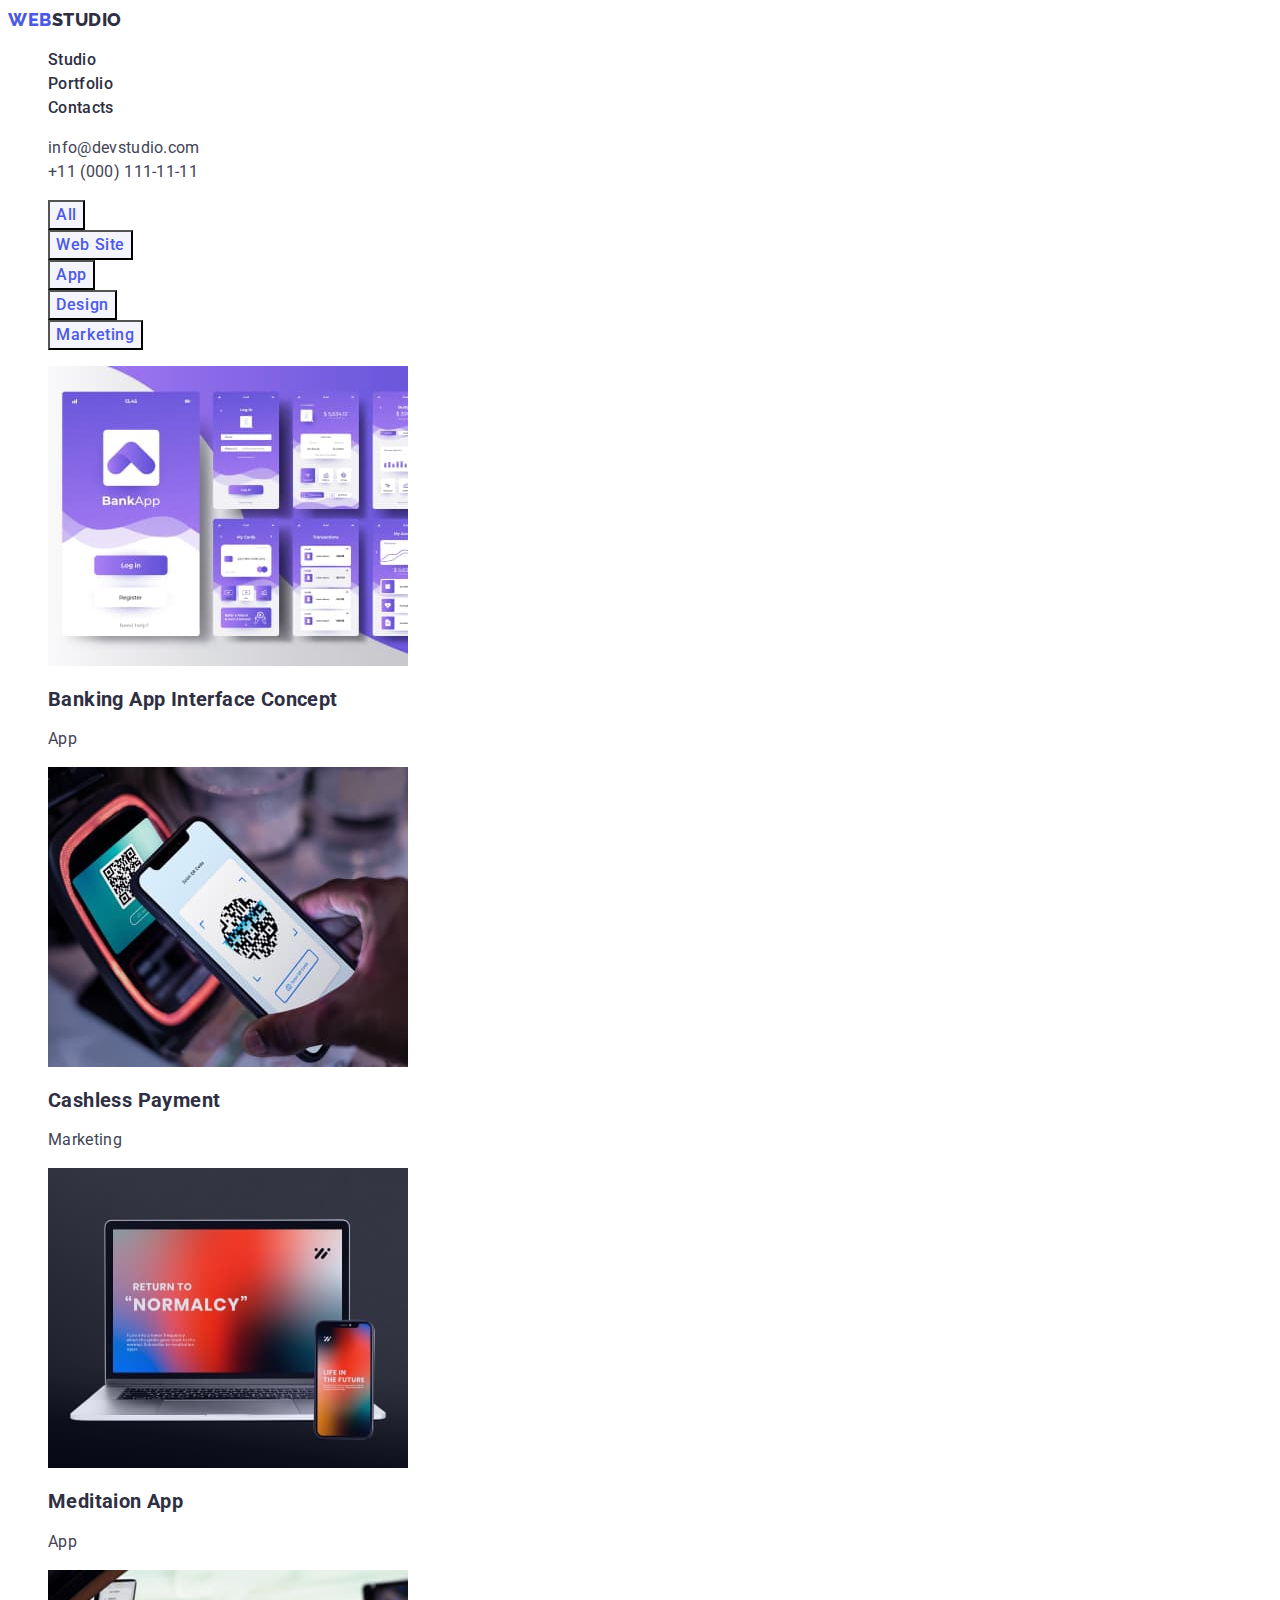
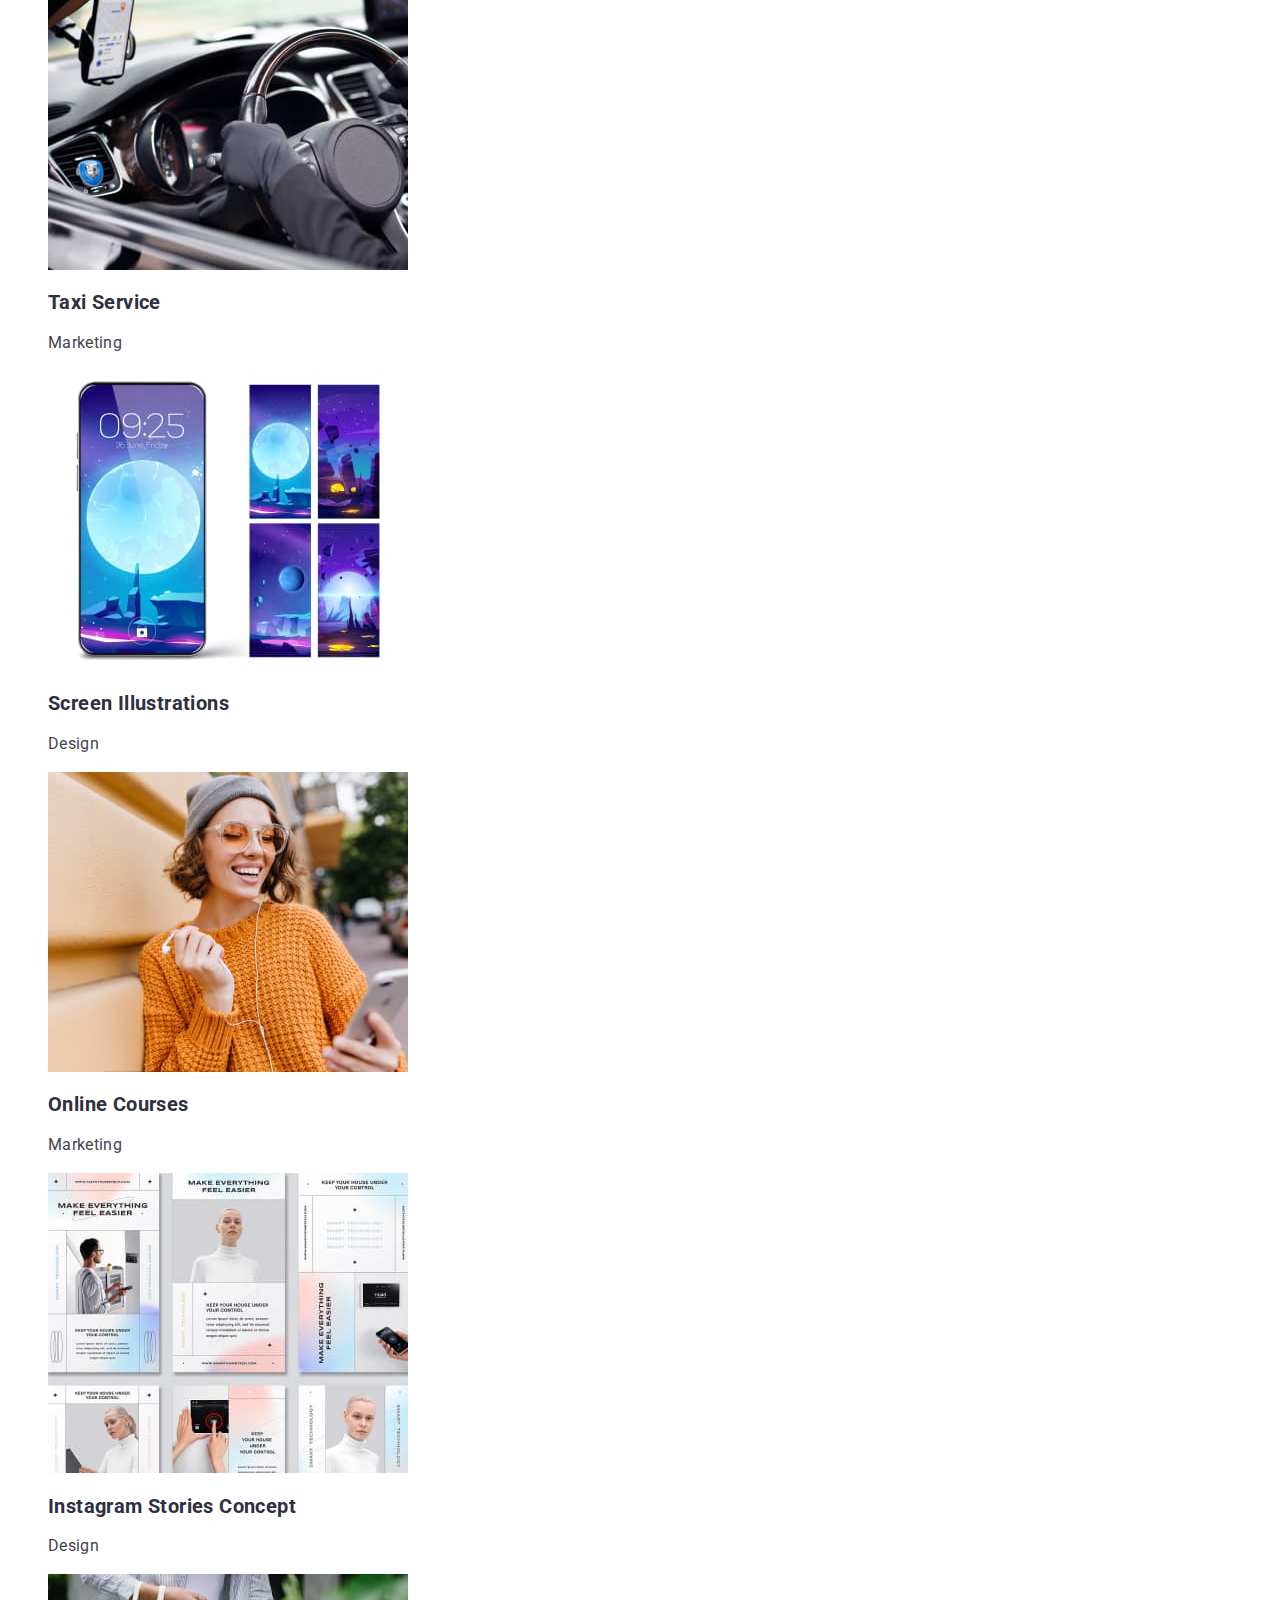
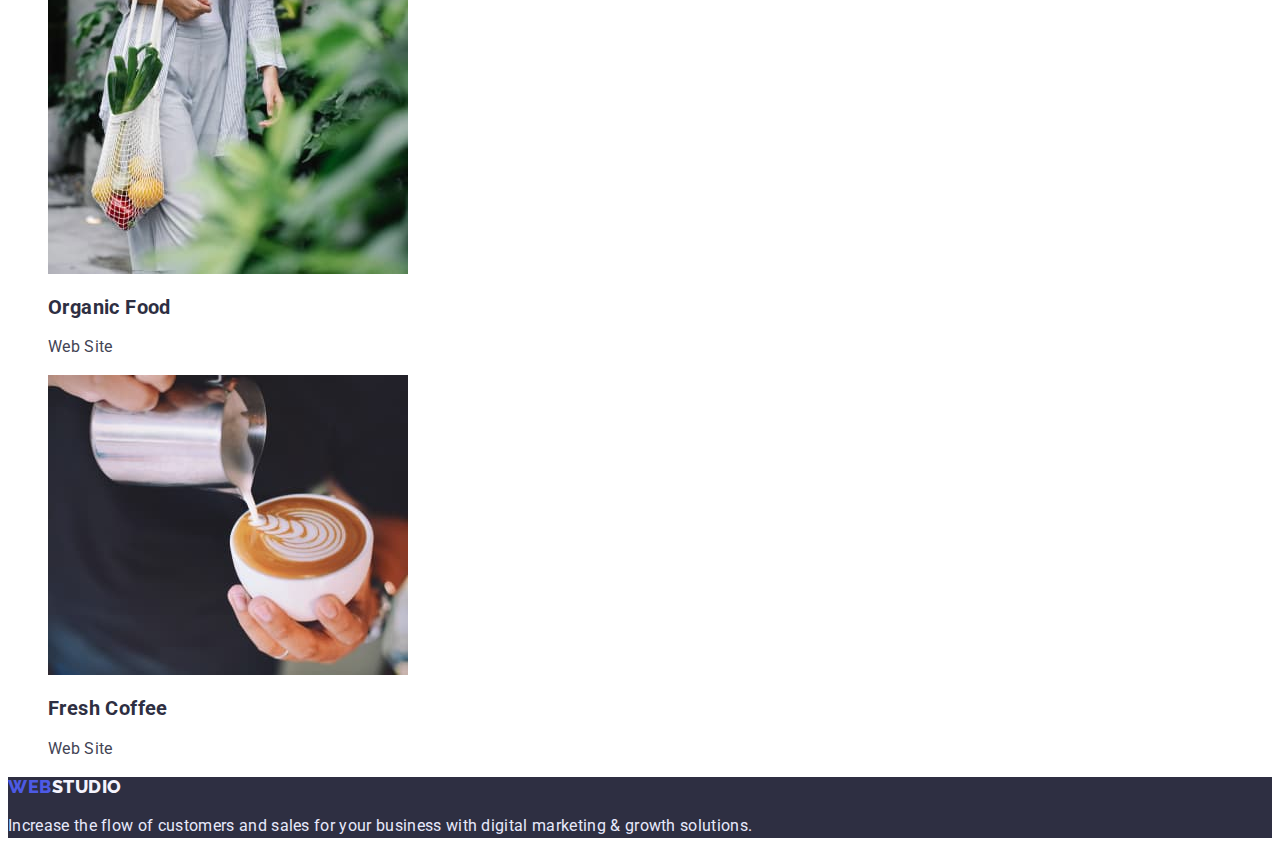
==== portfolio.html @ fce981bb "додав папки з другого дз" ====
<!DOCTYPE html>
<html lang="en">
  <head>
    <meta charset="UTF-8" />
    <meta http-equiv="X-UA-Compatible" content="IE=edge" />
    <meta name="viewport" content="width=device-width, initial-scale=1.0" />
    <title>Portfolio</title>
    <link rel="preconnect" href="https://fonts.googleapis.com" />
    <link rel="preconnect" href="https://fonts.gstatic.com" crossorigin />
    <link
      href="https://fonts.googleapis.com/css2?family=Raleway:wght@800&family=Roboto:wght@400;500;700;900&display=swap"
      rel="stylesheet"
    />
    <link rel="stylesheet" href="./css/styles.css" />
  </head>
  <body>
    <header class="header">
      <nav class="header-navigation">
        <a class="header-logo link" href="/"
          ><span class="header-logo-blue">WEB</span>STUDIO</a
        >
        <ul class="header-list list">
          <li class="header-item">
            <a class="header-link link" href="./index.html">Studio</a>
          </li>
          <li class="header-item">
            <a class="header-link link" href="./portfolio.html">Portfolio</a>
          </li>
          <li class="header-item">
            <a class="header-link link" href="./index.html">Contacts</a>
          </li>
        </ul>
      </nav>
      <ul class="header-list list">
        <li class="header-item">
          <a class="header-mailto link" href="mailto:info@devstudio.com"
            >info@devstudio.com</a
          >
        </li>
        <li class="header-item">
          <a class="header-tel link" href="tel:+11000111-11-11"
            >+11 (000) 111-11-11</a
          >
        </li>
      </ul>
    </header>
    <main>
      <section class="portfolio">
        <h1 class="portfolio-hidden">Portfolio</h1>
        <ul class="portfolio-list list">
          <li class="portfolio-item"><button class="portfolio-btn" type="button">All</button></li>
          <li class="portfolio-item"><button class="portfolio-btn" type="button">Web Site</button></li>
          <li class="portfolio-item"><button class="portfolio-btn" type="button">App</button></li>
          <li class="portfolio-item"><button class="portfolio-btn" type="button">Design</button></li>
          <li class="portfolio-item">
            <button class="portfolio-btn" type="button">Marketing</button>
          </li>
        </ul>
        <ul class="portfolio-list list">
          <li class="portfolio-item">
            <a class="portfolio-link link" href=""><img
              src="./images/programs1.jpg"
              alt="banking program"
              width="360"
              height="300"
            />
            <h2 class="portfolio-title">Banking App Interface Concept</h2>
            <p class="portfolio-under-titie">App</p></a>
          </li>
          <li class="portfolio-item">
            <a class="portfolio-link link" href=""><img
              src="./images/applications2.jpg"
              alt="barcode scanner"
              width="360"
              height="300"
            />
            <h2 class="portfolio-title">Cashless Payment</h2>
            <p class="portfolio-under-titie">Marketing</p></a>
          </li>
          <li class="portfolio-item">
            <a class="portfolio-link link" href=""><img
              src="./images/phone-and-computer3.jpg"
              alt="program for computers and phones"
              width="360"
              height="300"
            />
            <h2 class="portfolio-title">Meditaion App</h2>
            <p class="portfolio-under-titie">App</p></a>
          </li>
          <li class="portfolio-item">
            <a class="portfolio-link link" href=""><img
              src="./images/navigation4.jpg"
              alt="programs with cards"
              width="360"
              height="300"
            />
            <h2 class="portfolio-title">Taxi Service</h2>
            <p class="portfolio-under-titie">Marketing</p></a>
          </li>
          <li class="portfolio-item">
            <a class="portfolio-link link" href=""><img
              src="./images/themes-for-phones5.jpg"
              alt="pictures for phones"
              width="360"
              height="300"
            />
            <h2 class="portfolio-title">Screen Illustrations</h2>
            <p class="portfolio-under-titie">Design</p></a>
          </li>
          <li class="portfolio-item">
            <a class="portfolio-link link" href=""><img
              src="./images/ligaments6.jpg"
              alt="distance learning"
              width="360"
              height="300"
            />
            <h2 class="portfolio-title">Online Courses</h2>
            <p class="portfolio-under-titie">Marketing</p></a>
          </li>
          <li class="portfolio-item">
            <a class="portfolio-link link" href=""><img
              src="./images/social-networks7.jpg"
              alt="advertising instanram"
              width="360"
              height="300"
            />
            <h2 class="portfolio-title">Instagram Stories Concept</h2>
            <p class="portfolio-under-titie">Design</p></a>
          </li>
          <li class="portfolio-item">
            <a class="portfolio-link link" href=""><img
              src="./images/useful-food8.jpg"
              alt="heaith"
              width="360"
              height="300"
            />
            <h2 class="portfolio-title">Organic Food</h2>
            <p class="portfolio-under-titie">Web Site</p></a>
          </li>
          <li class="portfolio-item">
            <a class="portfolio-link link" href=""><img
              src="./images/coffe9.jpg"
              alt="a cup of coffee"
              width="360"
              height="300"
            />
            <h2 class="portfolio-title">Fresh Coffee</h2>
            <p class="portfolio-under-titie">Web Site</p></a>
          </li>
        </ul>
      </section>
    </main>
    <footer class="footer">
      <a class="footer-logo link" href="/"
        ><span class="footer-logo-blue">WEB</span>STUDIO</a
      >
      <p class="footer-title">
        Increase the flow of customers and sales for your business with digital
        marketing & growth solutions.
      </p>
    </footer>
  </body>
</html>
---- css/styles.css ----
:root {
    --blue-btn-color:#4D5AE5;
    --dark-title-color:#2E2F42;
    --black-title-color:#434455;
    --white-title-color:#FFFFFF;
    --ocean-btn-color:#404BBF;
    --subtle-text-color:#8E8F99;
    --light-background-color:#F4F4FD;
    --accent-background-color:#E7E9FC;
}
body {
    font-family: 'Roboto',sans-serif;
    color: var(--dark-title-color);
}
.list {
    list-style: none;
}
.link {
    text-decoration: none;
}
.header {
    background: var(--white-title-color);
}

.header-logo {
font-family: 'Raleway',sans-serif;
font-weight: 800;
font-size: 18px;
line-height: 1.33;
letter-spacing: 0.03em;
color: var(--dark-title-color);
}
.header-logo-blue {
font-family: 'Raleway',sans-serif;
font-weight: 800;
font-size: 18px;
line-height: 1.33;
letter-spacing: 0.03em;
color: var(--blue-btn-color);
}
.header-link {
    font-weight: 500;
    font-size: 16px;
    line-height: 1.5;
    letter-spacing: 0.02em;
    color: var(--dark-title-color);
}
.header-link:hover,.header-link:focus {
color: var(--blue-btn-color);
}

.header-mailto {
font-size: 16px;
line-height: 1.5;
letter-spacing: 0.02em;
color: var(--black-title-color);

}
.header-tel {
font-size: 16px;
line-height: 1.5;
letter-spacing: 0.02em;
color: var(--black-title-color);
}
.header-mailto:hover,.header-mailto:focus {
    color: var(--blue-btn-color);
}
.header-tel:hover,.header-tel:focus {
    color: var(--blue-btn-color);
}
.hero {
    background: var(--dark-title-color);
}
.hero-tetle {
font-weight: 700;
font-size: 56px;
line-height: 1.07;
text-align: center;
letter-spacing: 0.02em;
color: var(--white-title-color);
}
.hero-btn {
    font-family: inherit;
    font-weight: 500;
    font-size: 16px;
    line-height: 1.18;
    letter-spacing: 0.04em;
    color: var(--white-title-color);
    background: var(--blue-btn-color);
    cursor: pointer;
}
.hero-btn:hover, .hero-btn:focus {
    background: var(--ocean-btn-color);
}
.skills {
    background: var(--white-title-color);
}

.skills-hidden {
    position: absolute;
    white-space: nowrap;
    width: 1px;
    height: 1px;
    overflow: hidden;
    border: 0;
    padding: 0;
    clip: rect(0 0 0 0);
    clip-path:inset(50%);
    margin: -1px;
}
.skills-title {
font-weight: 700;
font-size: 20px;
line-height: 1.2;
letter-spacing: 0.02em;
}
.skills-after-title {
font-size: 16px;
line-height: 1.5;
letter-spacing: 0.02em;
color: var(--black-title-color);
}
.technologi {
    background:var(--white-title-color);
}

.technologi-title {
font-weight: 700;
font-size: 36px;
line-height: 1.11;
text-align: center;
letter-spacing: 0.02em;
}
.team {
    background: var(--light-background-color);
}
.team-item {
    background:var(--white-title-color);
}
.team-basic-title {
font-weight: 700;
font-size: 36px;
line-height: 1.11;
text-align: center;
letter-spacing: 0.02em;
text-transform: capitalize;
}
.team-title {
font-weight: 700;
font-size: 20px;
line-height: 1.2;
text-align: center;
letter-spacing: 0.02em;
}
.team-after-title {
font-size: 16px;
line-height: 1.5;
letter-spacing: 0.02em;
color: var(--black-title-color);
}
.footer {
    background:  var(--dark-title-color);
}
.footer-logo {
    font-family: 'Raleway',sans-serif;
    font-weight: 800;
    font-size: 18px;
    line-height: 1.16;
    align-items: center;
    letter-spacing: 0.03em;
    color: var(--light-background-color);
}
.footer-logo-blue {
font-family: 'Raleway',sans-serif;
font-weight: 800;
font-size: 18px;
line-height: 1.16;
align-items: center;
letter-spacing: 0.03em;
color: var(--blue-btn-color);
}
.footer-title {
font-family: 'Roboto';
font-size: 16px;
line-height: 1.5;
letter-spacing: 0.02em;
color: var(--accent-background-color);
}
.portfolio {
    background: var(--white-title-color)
}
.portfolio-hidden {
    position: absolute;
    white-space: nowrap;
    width: 1px;
    height: 1px;
    overflow: hidden;
    border: 0;
    padding: 0;
    clip: rect(0 0 0 0);
    clip-path:inset(50%);
    margin: -1px;
}
.portfolio-btn {
font-family: inherit;
font-weight: 500;
font-size: 16px;
line-height: 1.5;
letter-spacing: 0.04em;
color: var(--blue-btn-color);
background-color: var(--light-background-color);
cursor: pointer;
}
.portfolio-btn:hover,.portfolio-btn:focus {
   background-color: var(--ocean-btn-color);
   color: var(--white-title-color);
}
.portfolio-title {
font-weight: 700;
font-size: 20px;
line-height: 1.2;
letter-spacing: 0.02em;
color: var(--dark-title-color);
}
.portfolio-under-titie {
font-size: 16px;
line-height: 1.5;
letter-spacing: 0.02em;
color: var(--black-title-color);
}
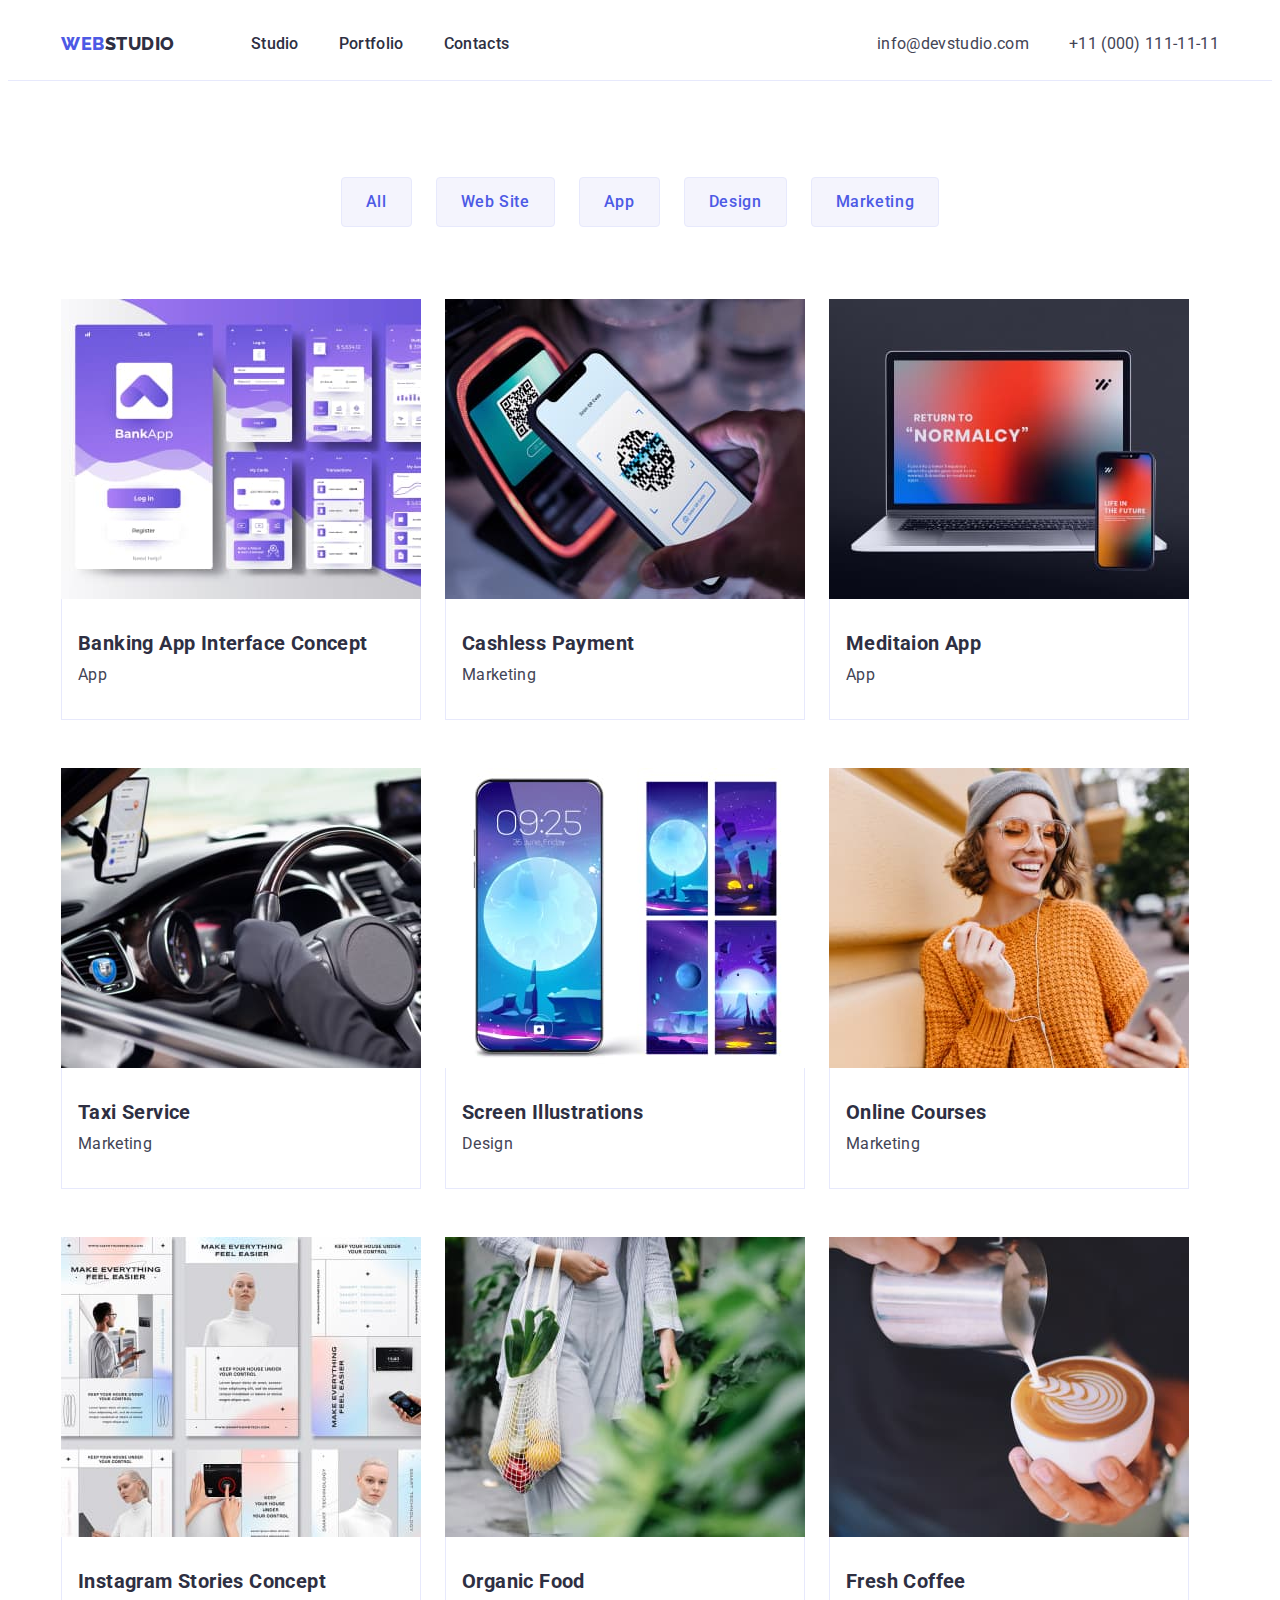
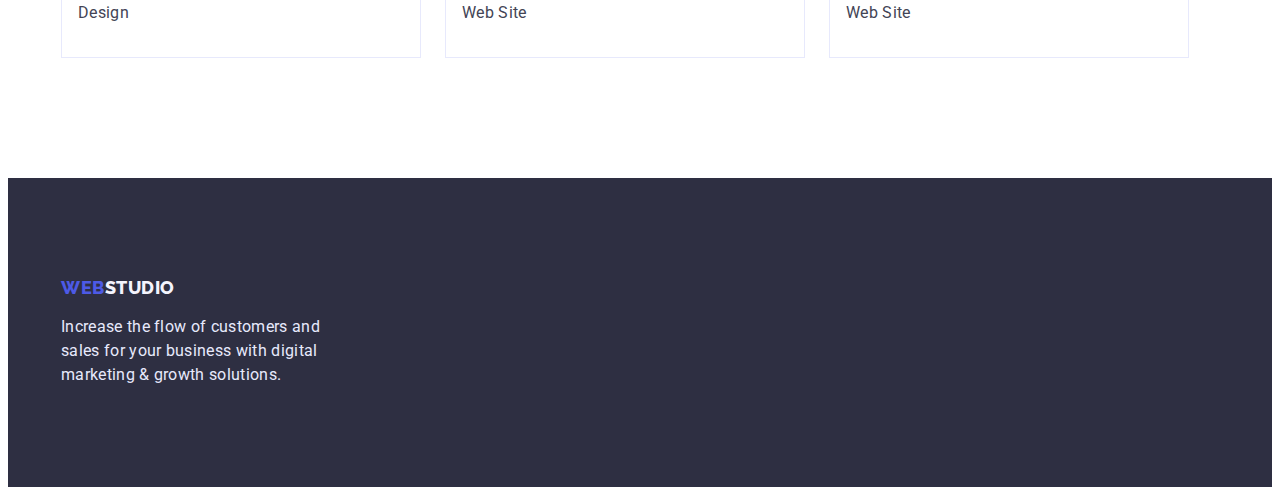
==== commit 59e668af: "додадано стилі догеометрії і позиціонування" ====
--- a/portfolio.html
+++ b/portfolio.html
@@ -11,153 +11,210 @@
       href="https://fonts.googleapis.com/css2?family=Raleway:wght@800&family=Roboto:wght@400;500;700;900&display=swap"
       rel="stylesheet"
     />
+    <link
+      rel="stylesheet"
+      href="https://cdnjs.cloudflare.com/ajax/libs/modern-normalize/1.1.0/modern-normalize.min.css"
+      integrity="sha512-wpPYUAdjBVSE4KJnH1VR1HeZfpl1ub8YT/NKx4PuQ5NmX2tKuGu6U/JRp5y+Y8XG2tV+wKQpNHVUX03MfMFn9Q=="
+      crossorigin="anonymous"
+      referrerpolicy="no-referrer"
+    />
     <link rel="stylesheet" href="./css/styles.css" />
   </head>
   <body>
     <header class="header">
-      <nav class="header-navigation">
-        <a class="header-logo link" href="/"
-          ><span class="header-logo-blue">WEB</span>STUDIO</a
-        >
+      <div class="container header-container">
+        <nav class="header-navigation">
+          <a class="header-logo link" href="/"
+            ><span class="header-logo-blue">WEB</span>STUDIO</a
+          >
+          <ul class="header-list list">
+            <li class="header-item">
+              <a class="header-link link" href="./index.html">Studio</a>
+            </li>
+            <li class="header-item">
+              <a class="header-link link" href="./portfolio.html">Portfolio</a>
+            </li>
+            <li class="header-item">
+              <a class="header-link link" href="./index.html">Contacts</a>
+            </li>
+          </ul>
+        </nav>
         <ul class="header-list list">
           <li class="header-item">
-            <a class="header-link link" href="./index.html">Studio</a>
+            <a class="header-mailto link" href="mailto:info@devstudio.com"
+              >info@devstudio.com</a
+            >
           </li>
           <li class="header-item">
-            <a class="header-link link" href="./portfolio.html">Portfolio</a>
-          </li>
-          <li class="header-item">
-            <a class="header-link link" href="./index.html">Contacts</a>
+            <a class="header-tel link" href="tel:+11000111-11-11"
+              >+11 (000) 111-11-11</a
+            >
           </li>
         </ul>
-      </nav>
-      <ul class="header-list list">
-        <li class="header-item">
-          <a class="header-mailto link" href="mailto:info@devstudio.com"
-            >info@devstudio.com</a
-          >
-        </li>
-        <li class="header-item">
-          <a class="header-tel link" href="tel:+11000111-11-11"
-            >+11 (000) 111-11-11</a
-          >
-        </li>
-      </ul>
+      </div>
     </header>
     <main>
       <section class="portfolio">
-        <h1 class="portfolio-hidden">Portfolio</h1>
-        <ul class="portfolio-list list">
-          <li class="portfolio-item"><button class="portfolio-btn" type="button">All</button></li>
-          <li class="portfolio-item"><button class="portfolio-btn" type="button">Web Site</button></li>
-          <li class="portfolio-item"><button class="portfolio-btn" type="button">App</button></li>
-          <li class="portfolio-item"><button class="portfolio-btn" type="button">Design</button></li>
-          <li class="portfolio-item">
-            <button class="portfolio-btn" type="button">Marketing</button>
-          </li>
-        </ul>
-        <ul class="portfolio-list list">
-          <li class="portfolio-item">
-            <a class="portfolio-link link" href=""><img
-              src="./images/programs1.jpg"
-              alt="banking program"
-              width="360"
-              height="300"
-            />
-            <h2 class="portfolio-title">Banking App Interface Concept</h2>
-            <p class="portfolio-under-titie">App</p></a>
-          </li>
-          <li class="portfolio-item">
-            <a class="portfolio-link link" href=""><img
-              src="./images/applications2.jpg"
-              alt="barcode scanner"
-              width="360"
-              height="300"
-            />
-            <h2 class="portfolio-title">Cashless Payment</h2>
-            <p class="portfolio-under-titie">Marketing</p></a>
-          </li>
-          <li class="portfolio-item">
-            <a class="portfolio-link link" href=""><img
-              src="./images/phone-and-computer3.jpg"
-              alt="program for computers and phones"
-              width="360"
-              height="300"
-            />
-            <h2 class="portfolio-title">Meditaion App</h2>
-            <p class="portfolio-under-titie">App</p></a>
-          </li>
-          <li class="portfolio-item">
-            <a class="portfolio-link link" href=""><img
-              src="./images/navigation4.jpg"
-              alt="programs with cards"
-              width="360"
-              height="300"
-            />
-            <h2 class="portfolio-title">Taxi Service</h2>
-            <p class="portfolio-under-titie">Marketing</p></a>
-          </li>
-          <li class="portfolio-item">
-            <a class="portfolio-link link" href=""><img
-              src="./images/themes-for-phones5.jpg"
-              alt="pictures for phones"
-              width="360"
-              height="300"
-            />
-            <h2 class="portfolio-title">Screen Illustrations</h2>
-            <p class="portfolio-under-titie">Design</p></a>
-          </li>
-          <li class="portfolio-item">
-            <a class="portfolio-link link" href=""><img
-              src="./images/ligaments6.jpg"
-              alt="distance learning"
-              width="360"
-              height="300"
-            />
-            <h2 class="portfolio-title">Online Courses</h2>
-            <p class="portfolio-under-titie">Marketing</p></a>
-          </li>
-          <li class="portfolio-item">
-            <a class="portfolio-link link" href=""><img
-              src="./images/social-networks7.jpg"
-              alt="advertising instanram"
-              width="360"
-              height="300"
-            />
-            <h2 class="portfolio-title">Instagram Stories Concept</h2>
-            <p class="portfolio-under-titie">Design</p></a>
-          </li>
-          <li class="portfolio-item">
-            <a class="portfolio-link link" href=""><img
-              src="./images/useful-food8.jpg"
-              alt="heaith"
-              width="360"
-              height="300"
-            />
-            <h2 class="portfolio-title">Organic Food</h2>
-            <p class="portfolio-under-titie">Web Site</p></a>
-          </li>
-          <li class="portfolio-item">
-            <a class="portfolio-link link" href=""><img
-              src="./images/coffe9.jpg"
-              alt="a cup of coffee"
-              width="360"
-              height="300"
-            />
-            <h2 class="portfolio-title">Fresh Coffee</h2>
-            <p class="portfolio-under-titie">Web Site</p></a>
-          </li>
-        </ul>
+        <div class="container">
+          <h1 class="portfolio-hidden">Portfolio</h1>
+          <ul class="portfolio-btn-list list">
+            <li class="portfolio-btn-item">
+              <button class="portfolio-btn" type="button">All</button>
+            </li>
+            <li class="portfolio-dtn-item">
+              <button class="portfolio-btn" type="button">Web Site</button>
+            </li>
+            <li class="portfolio-btn-item">
+              <button class="portfolio-btn" type="button">App</button>
+            </li>
+            <li class="portfolio-btn-item">
+              <button class="portfolio-btn" type="button">Design</button>
+            </li>
+            <li class="portfolio-btn-item">
+              <button class="portfolio-btn" type="button">Marketing</button>
+            </li>
+          </ul>
+          <ul class="portfolio-list list">
+            <li class="portfolio-item">
+              <a class="portfolio-link link" href=""
+                ><img
+                  src="./images/programs1.jpg"
+                  alt="banking program"
+                  width="360"
+                  height="300"
+                />
+                <div class="border">
+                  <h2 class="portfolio-title">Banking App Interface Concept</h2>
+                  <p class="portfolio-under-titie">App</p>
+                </div></a
+              >
+            </li>
+            <li class="portfolio-item">
+              <a class="portfolio-link link" href=""
+                ><img
+                  src="./images/applications2.jpg"
+                  alt="barcode scanner"
+                  width="360"
+                  height="300"
+                />
+                <div class="border">
+                  <h2 class="portfolio-title">Cashless Payment</h2>
+                  <p class="portfolio-under-titie">Marketing</p>
+                </div></a
+              >
+            </li>
+            <li class="portfolio-item">
+              <a class="portfolio-link link" href=""
+                ><img
+                  src="./images/phone-and-computer3.jpg"
+                  alt="program for computers and phones"
+                  width="360"
+                  height="300"
+                />
+                <div class="border">
+                  <h2 class="portfolio-title">Meditaion App</h2>
+                  <p class="portfolio-under-titie">App</p>
+                </div></a
+              >
+            </li>
+            <li class="portfolio-item">
+              <a class="portfolio-link link" href=""
+                ><img
+                  src="./images/navigation4.jpg"
+                  alt="programs with cards"
+                  width="360"
+                  height="300"
+                />
+                <div class="border">
+                  <h2 class="portfolio-title">Taxi Service</h2>
+                  <p class="portfolio-under-titie">Marketing</p>
+                </div></a
+              >
+            </li>
+            <li class="portfolio-item">
+              <a class="portfolio-link link" href=""
+                ><img
+                  src="./images/themes-for-phones5.jpg"
+                  alt="pictures for phones"
+                  width="360"
+                  height="300"
+                />
+                <div class="border">
+                  <h2 class="portfolio-title">Screen Illustrations</h2>
+                  <p class="portfolio-under-titie">Design</p>
+                </div></a
+              >
+            </li>
+            <li class="portfolio-item">
+              <a class="portfolio-link link" href=""
+                ><img
+                  src="./images/ligaments6.jpg"
+                  alt="distance learning"
+                  width="360"
+                  height="300"
+                />
+                <div class="border">
+                  <h2 class="portfolio-title">Online Courses</h2>
+                  <p class="portfolio-under-titie">Marketing</p>
+                </div></a
+              >
+            </li>
+            <li class="portfolio-item">
+              <a class="portfolio-link link" href=""
+                ><img
+                  src="./images/social-networks7.jpg"
+                  alt="advertising instanram"
+                  width="360"
+                  height="300"
+                />
+                <div class="border">
+                  <h2 class="portfolio-title">Instagram Stories Concept</h2>
+                  <p class="portfolio-under-titie">Design</p>
+                </div></a
+              >
+            </li>
+            <li class="portfolio-item">
+              <a class="portfolio-link link" href=""
+                ><img
+                  src="./images/useful-food8.jpg"
+                  alt="heaith"
+                  width="360"
+                  height="300"
+                />
+                <div class="border">
+                  <h2 class="portfolio-title">Organic Food</h2>
+                  <p class="portfolio-under-titie">Web Site</p>
+                </div></a
+              >
+            </li>
+            <li class="portfolio-item">
+              <a class="portfolio-link link" href=""
+                ><img
+                  src="./images/coffe9.jpg"
+                  alt="a cup of coffee"
+                  width="360"
+                  height="300"
+                />
+                <div class="border">
+                  <h2 class="portfolio-title">Fresh Coffee</h2>
+                  <p class="portfolio-under-titie">Web Site</p>
+                </div></a
+              >
+            </li>
+          </ul>
+        </div>
       </section>
     </main>
     <footer class="footer">
-      <a class="footer-logo link" href="/"
-        ><span class="footer-logo-blue">WEB</span>STUDIO</a
-      >
-      <p class="footer-title">
-        Increase the flow of customers and sales for your business with digital
-        marketing & growth solutions.
-      </p>
+      <div class="container">
+        <a class="footer-logo link" href="/"
+          ><span class="footer-logo-blue">WEB</span>STUDIO</a
+        >
+        <p class="footer-title">
+          Increase the flow of customers and sales for your business with
+          digital marketing & growth solutions.
+        </p>
+      </div>
     </footer>
   </body>
 </html>
--- a/css/styles.css
+++ b/css/styles.css
@@ -8,6 +8,22 @@
     --light-background-color:#F4F4FD;
     --accent-background-color:#E7E9FC;
 }
+p, 
+h1,
+h2,
+h3,
+h4,
+h5,
+h6 {
+    margin: 0;
+}
+ul {
+    margin: 0;
+    padding-left: 0;
+}
+img {
+    display: block;
+}
 body {
     font-family: 'Roboto',sans-serif;
     color: var(--dark-title-color);
@@ -18,9 +34,26 @@
 .link {
     text-decoration: none;
 }
+
 .header {
     background: var(--white-title-color);
-}
+    border-bottom: 1px solid var(--accent-background-color);
+    padding-top: 24px;
+    padding-bottom: 24px;
+}
+.header-container{
+    display: flex;
+}
+.header-navigation {
+    display: flex;
+    align-items: center;
+    margin-right: auto;
+}
+.header-list {
+display: flex;
+gap: 40px;
+}
+
 
 .header-logo {
 font-family: 'Raleway',sans-serif;
@@ -29,6 +62,7 @@
 line-height: 1.33;
 letter-spacing: 0.03em;
 color: var(--dark-title-color);
+margin-right: 76px;
 }
 .header-logo-blue {
 font-family: 'Raleway',sans-serif;
@@ -68,16 +102,29 @@
 .header-tel:hover,.header-tel:focus {
     color: var(--blue-btn-color);
 }
+
+.container {
+    width: 1158px;
+    padding-left: 15px;
+    padding-right: 15px;
+    margin: 0 auto;
+}
+
 .hero {
     background: var(--dark-title-color);
+    padding-top: 188px;
+    padding-bottom: 188px;
 }
 .hero-tetle {
 font-weight: 700;
 font-size: 56px;
 line-height: 1.07;
-text-align: center;
 letter-spacing: 0.02em;
 color: var(--white-title-color);
+margin-bottom: 48px;
+}
+.hero > .container {
+    text-align: center;
 }
 .hero-btn {
     font-family: inherit;
@@ -87,13 +134,22 @@
     letter-spacing: 0.04em;
     color: var(--white-title-color);
     background: var(--blue-btn-color);
+    display: inline-block;
+    border-radius: 4px;
+    border-color: transparent;
     cursor: pointer;
+    padding: 16px 32px;
 }
 .hero-btn:hover, .hero-btn:focus {
     background: var(--ocean-btn-color);
 }
 .skills {
     background: var(--white-title-color);
+    padding-top: 120px;
+}
+.skills-list{
+    display: flex;
+    gap: 24px;
 }
 
 .skills-hidden {
@@ -113,8 +169,11 @@
 font-size: 20px;
 line-height: 1.2;
 letter-spacing: 0.02em;
+margin-bottom: 8px;
 }
 .skills-after-title {
+width: 264px;
+min-height: 72px;
 font-size: 16px;
 line-height: 1.5;
 letter-spacing: 0.02em;
@@ -122,6 +181,9 @@
 }
 .technologi {
     background:var(--white-title-color);
+}
+.technologi-item {
+    width: calc((100-48) / 3);
 }
 
 .technologi-title {
@@ -130,12 +192,25 @@
 line-height: 1.11;
 text-align: center;
 letter-spacing: 0.02em;
+padding-top: 120px;
+}
+.technologi-list {
+    display: flex;
+    margin-top: 72px;
+    padding-bottom: 120px;
+    gap: 24px;
 }
 .team {
     background: var(--light-background-color);
+    padding-bottom: 120px;
 }
 .team-item {
     background:var(--white-title-color);
+    width: calc((100-72px) / 4);
+   }
+.team-list {
+    display: flex;
+    gap: 24px;
 }
 .team-basic-title {
 font-weight: 700;
@@ -144,22 +219,29 @@
 text-align: center;
 letter-spacing: 0.02em;
 text-transform: capitalize;
+padding-top: 120px;
+margin-bottom: 72px;
 }
 .team-title {
 font-weight: 700;
 font-size: 20px;
 line-height: 1.2;
+letter-spacing: 0.02em;
 text-align: center;
-letter-spacing: 0.02em;
+margin-top: 32px;
+margin-bottom: 8px;
 }
 .team-after-title {
 font-size: 16px;
 line-height: 1.5;
 letter-spacing: 0.02em;
-color: var(--black-title-color);
+text-align: center;
+color: var(--black-title-color);
+padding-bottom: 32px;
 }
 .footer {
     background:  var(--dark-title-color);
+    padding-top: 100px;
 }
 .footer-logo {
     font-family: 'Raleway',sans-serif;
@@ -178,16 +260,23 @@
 align-items: center;
 letter-spacing: 0.03em;
 color: var(--blue-btn-color);
+padding-top: 100px;
 }
 .footer-title {
+max-width: 264px;
 font-family: 'Roboto';
 font-size: 16px;
 line-height: 1.5;
 letter-spacing: 0.02em;
 color: var(--accent-background-color);
+padding-bottom: 100px;
+margin-top: 16px;
 }
 .portfolio {
-    background: var(--white-title-color)
+    background: var(--white-title-color);
+    padding-top: 96px;
+    padding-bottom: 120px;
+
 }
 .portfolio-hidden {
     position: absolute;
@@ -201,6 +290,25 @@
     clip-path:inset(50%);
     margin: -1px;
 }
+.portfolio-btn-list {
+display: flex;
+flex-direction: row;
+justify-content: center;
+align-items: center;
+gap: 24px;
+margin-bottom: 72px;
+}
+
+.portfolio-list{
+    flex-basis: 360px;
+    display: flex;
+    flex-wrap: wrap;
+    column-gap: 24px;
+    row-gap: 48px;
+}
+
+
+
 .portfolio-btn {
 font-family: inherit;
 font-weight: 500;
@@ -210,11 +318,17 @@
 color: var(--blue-btn-color);
 background-color: var(--light-background-color);
 cursor: pointer;
-}
+display: inline-block;
+border-radius: 4px;
+padding: 12px 24px;
+border: 1px solid var(--accent-background-color);
+}
+
 .portfolio-btn:hover,.portfolio-btn:focus {
    background-color: var(--ocean-btn-color);
    color: var(--white-title-color);
 }
+
 .portfolio-title {
 font-weight: 700;
 font-size: 20px;
@@ -227,4 +341,13 @@
 line-height: 1.5;
 letter-spacing: 0.02em;
 color: var(--black-title-color);
-}
+margin-top: 8px;
+}
+
+.border {
+border: 1px solid var(--accent-background-color);
+padding-top: 32px;
+padding-left: 16px;
+padding-bottom: 32px;
+border-top: none;
+}